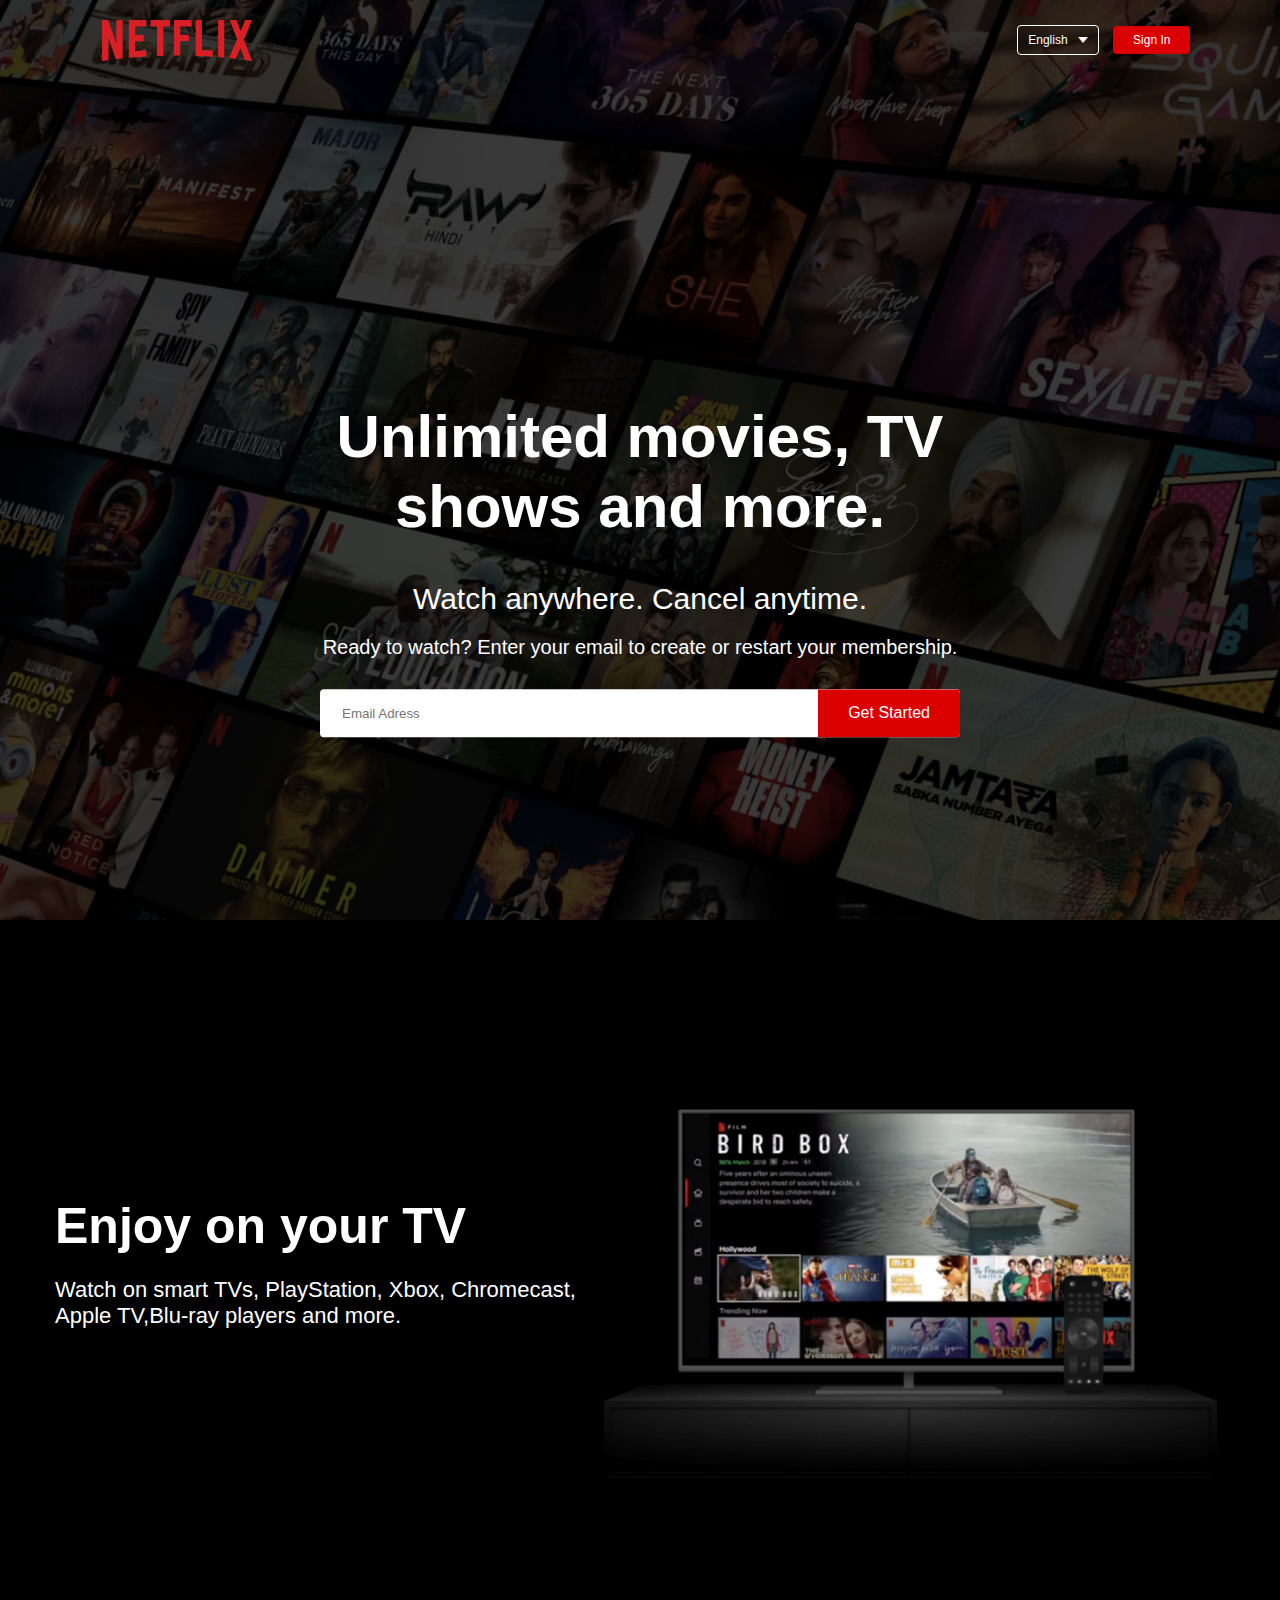
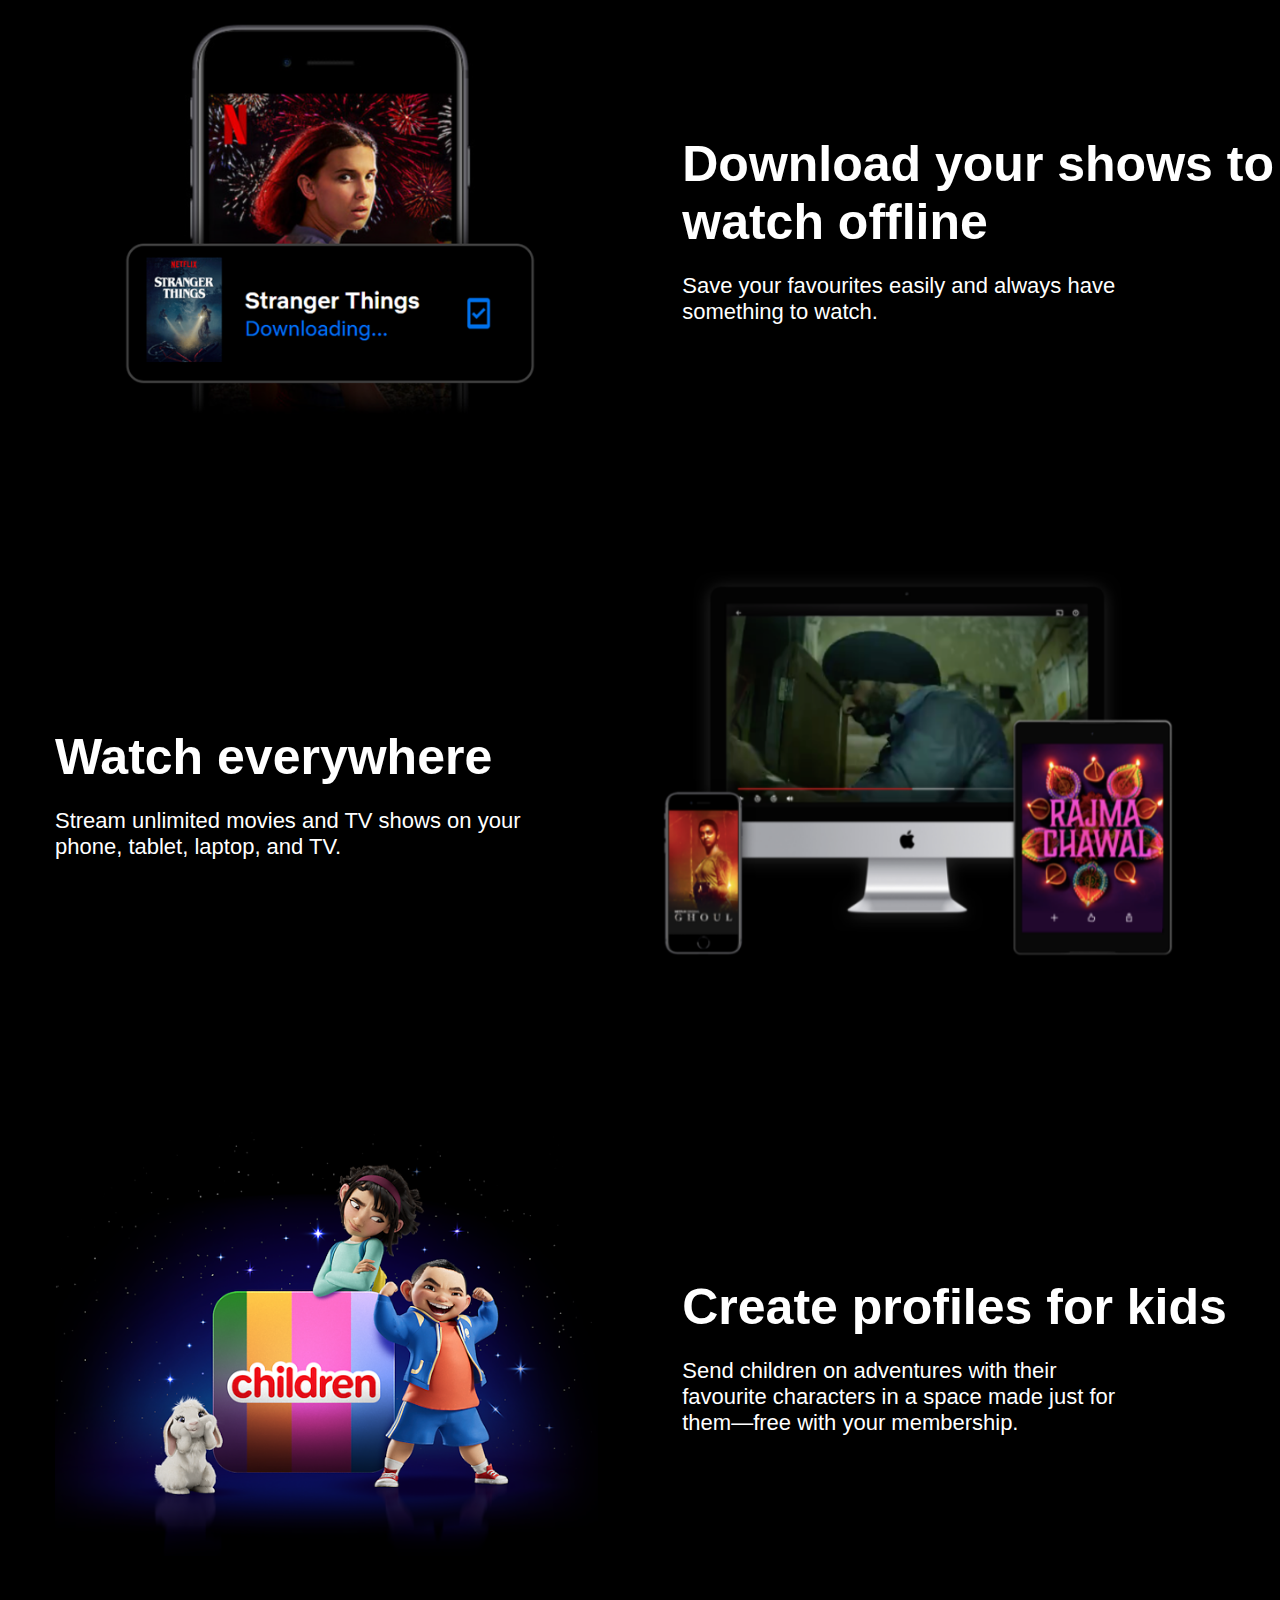
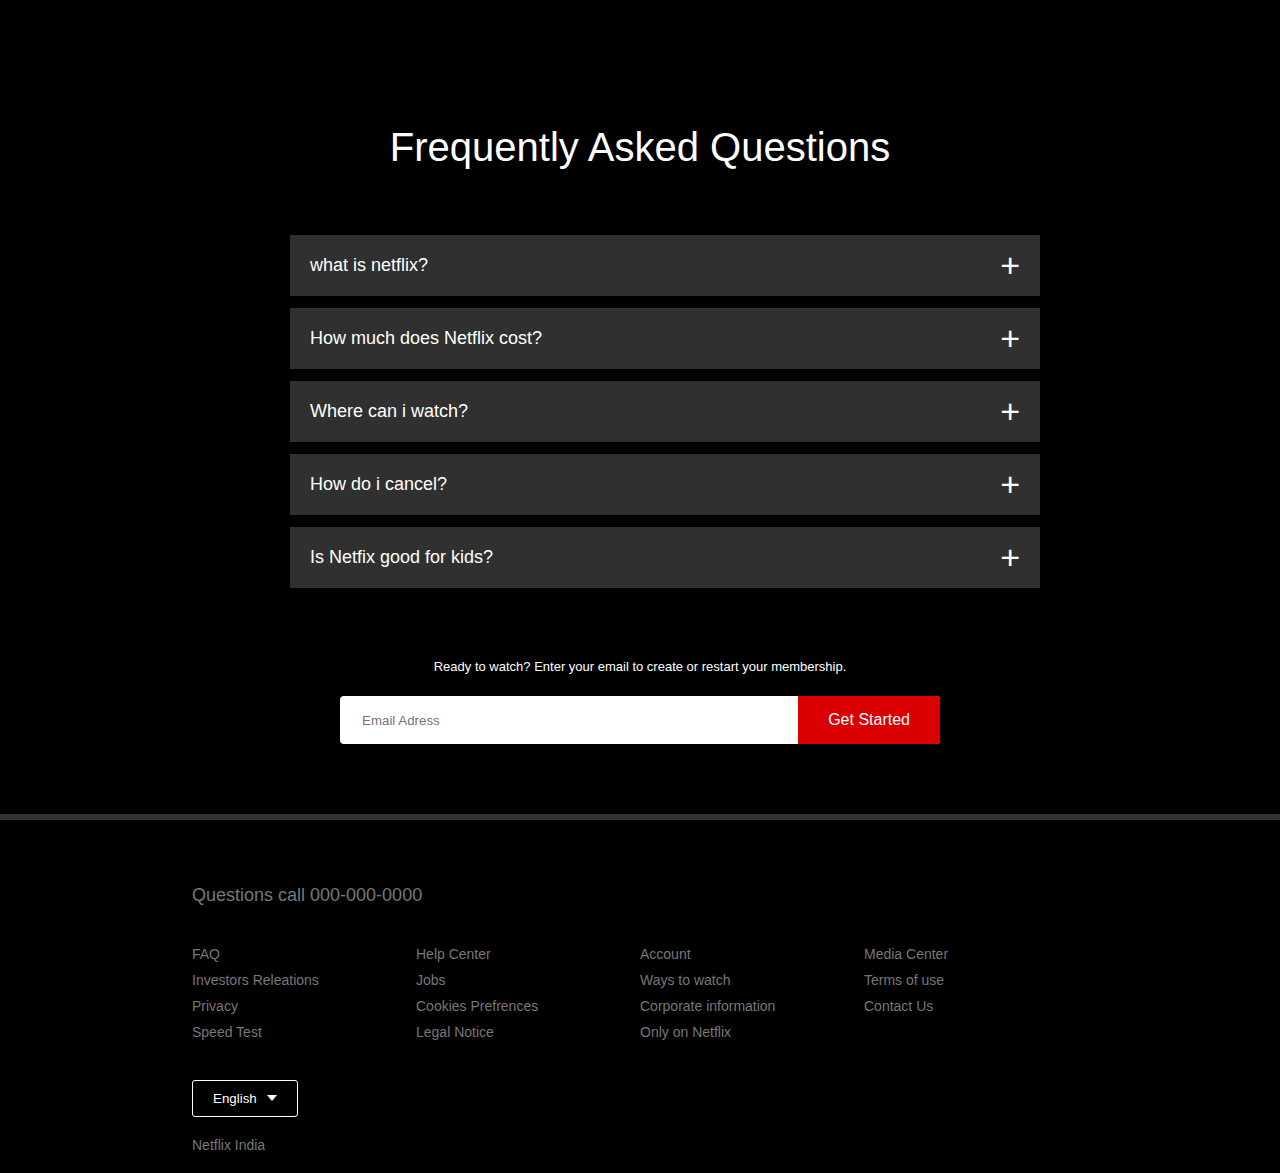
==== index.html @ 3310bf77 "netflix" ====
<!DOCTYPE html>
<html lang="en">
<head>
    <meta charset="UTF-8">
    <meta name="viewport" content="width=device-width, initial-scale=1.0">
    <title>Netflix website clone</title>
    <link rel="stylesheet" href="style.css">
    <link rel="icon" href="https://image.similarpng.com/very-thumbnail/2021/01/Netflix-logo-on-transparent-background-PNG.png" type="image/gif" sizes="16x16">
</head>
<body>
    <div class="header">
        <nav>
            <img class="logo" src="images/logo.png" alt="" >
            <div>
                <button class="language-btn">English <img src="images/down-icon.png" alt=""></button>
                <button class="signin-btn">Sign In</button>
            </div>
        </nav>
        <div class="header-content">
            <h1>Unlimited movies, TV shows and more.</h1>
            <h3>Watch anywhere. Cancel anytime.</h3>
            <p>Ready to watch? Enter your email to create or restart your membership.</p>
            <form action="" class="email-signup">
                <input type="email" placeholder="Email Adress" required>
                <button type="submit">Get Started</button>
            </form>
        </div>

    </div>
    <div class="features">
        <div class="row">
            <div class="text-col">
                <h2>Enjoy on your TV</h2>
                <p>Watch on smart TVs, PlayStation, Xbox, Chromecast,<br> Apple TV,Blu-ray players and more.</p>
            </div>
            <div class="img-col">
                <img src="images/tv image.png" alt="">
            </div>
        </div>
        <div class="row">
            <div class="img-col">
                <img src="images/feature-2.png" alt="">
            </div>
            <div class="text-col">
                <h2>Download your shows to watch offline</h2>
                <p>Save your favourites easily and always have <br> something to watch.</p>
            </div>
            
        </div>
        <div class="row">
            <div class="text-col">
                <h2>Watch everywhere</h2>
                <p>Stream unlimited movies and TV shows on your <br> phone, tablet, laptop, and TV.</p>
            </div>
            <div class="img-col">
                <img src="images/feature-3.png" alt="">
            </div>
        </div>
         <div class="row">
            <div class="img-col">
                <img src="images/image profile children.png" alt="">
            </div>
            <div class="text-col">
                <h2>Create profiles for kids</h2>
                <p>Send children on adventures with their <br> favourite characters in a space made just for <br> them—free with your membership.</p>
            </div>
           
        </div>
    </div>
    <div class="faq">
        <h2>Frequently Asked Questions</h2>
        <ul class="accordion">
            <li>
                <input type="radio" name="accordion" id="first">
                <label for="first"> what is netflix?</label>
                <div class="content">
                <p>Netflix is a streaming service that offers a wide variety of award-winning TV shows, movies, <br> anime, documentaries and more – on thousands of internet-connected devices</p>
                <p>You can watch as much as you want, whenever you want, without a single ad – all for one <br> low monthly price. There's always something new to discover, and new TV shows and <br> movies are added every week!</p>
                </div>
            </li>
            <li>
                <input type="radio" name="accordion" id="second">
                <label for="second"> How much does Netflix cost?</label>
                <div class="content">
                <p>Watch Netflix on your smartphone, tablet, Smart TV, laptop, or streaming device, all for one <br> fixed monthly fee. Plans range from ₹ 149 to ₹ 649 a month. No extra costs, no contracts.</p>
                
                </div>
            </li>
            <li>
                <input type="radio" name="accordion" id="third">
                <label for="third"> Where can i watch?</label>
                <div class="content">
                <p>Watch anywhere, anytime. Sign in with your Netflix account to watch instantly on the web at <br> netflix.com from your personal computer or on any internet-connected device that offers <br> the Netflix app, including smart TVs, smartphones, tablets, streaming media players and <br> game consoles.</p>
                
                </div>
            </li>
            <li>
                <input type="radio" name="accordion" id="fourth">
                <label for="fourth"> How do i cancel?</label>
                <div class="content">
                <p>Netflix is flexible. There are no annoying contracts and no commitments. You can easily <br> cancel your account online in two clicks. There are no cancellation fees – start or stop your <br> account anytime.</p>
                
                </div>
            </li>
            <li>
                <input type="radio" name="accordion" id="fifth">
                <label for="fifth"> Is Netfix good for kids?</label>
                <div class="content">
                <p>The Netflix Kids experience is included in your membership to give parents control while <br> kids enjoy family-friendly TV shows and films in their own space.</p>
                
                </div>
            </li>

        </ul>
        <small>Ready to watch? Enter your email to create or restart your membership.</small>
        <form action="" class="email-signup">
            <input type="email" placeholder="Email Adress" required>
            <button type="submit">Get Started</button>
        </form> 
    </div>

    <div class="footer">
        <h2>Questions call 000-000-0000</h2>

        <div class="row">
            <div class="col">
                <a href="#">FAQ</a> 
                <a href="#">Investors Releations</a>  
                <a href="#">Privacy</a>  
                <a href="#">Speed Test</a>  
                
            </div>
            <div class="col">
                <a href="#">Help Center</a> 
                <a href="#">Jobs</a>  
                <a href="#">Cookies Prefrences</a>  
                <a href="#">Legal Notice</a>  
                
            </div>
            <div class="col">
                <a href="#">Account</a> 
                <a href="#">Ways to watch</a>  
                <a href="#">Corporate information</a>  
                <a href="#">Only on Netflix</a>  
                
            </div>
            <div class="col">
                <a href="#">Media Center</a> 
                <a href="#">Terms of use</a>  
                <a href="#">Contact Us</a>  
                
                
            </div>
        </div>
        <button class="language-btn">English <img src="images/down-icon.png" alt=""></button>
        <p class="copyright-text">Netflix India</p>
        
    </div>

    
</body>
</html>
---- style.css ----
body{
    margin: 0;
    background: #000;
    color: #fff;
    font-family: Netflix Sans,Helvetica Neue,Segoe UI,Roboto,Ubuntu,sans-serif;
}
.header{
    width: 85%;
    height: 100vh;
    background-image: linear-gradient(rgba(0,0,0,0.7),rgba(0,0,0,0.7)) ,url(images/header-image.png);
    background-size: cover;
    background-position: center;
    padding: 10px 8%;
    
}
nav{
    display: flex;
    align-items: center;
    justify-content: space-between;
    padding: 10px 0;
}
.logo{
    width: 150px;
    cursor: pointer;

}
nav button{
    border: 0;
    outline: 0;
    background: #db0001;
    color: #fff;
    padding: 7px 20px;
    font-size: 12px;
    border-radius: 4px;
    margin-left: 10px;
    cursor: pointer;
    
}
.language-btn{
    display: inline-flex;
    align-items: center;
    background: transparent;
    border: 1px solid #fff;
    padding: 7px 10px;

}
.language-btn img{
    width: 10px;
    margin-left: 10px;
}
.signin-btn:hover{
    background: #a1050a;
    
}
.header-content{
    position: absolute;
    top: 50%;
    left: 50%;
    transform: translate(-50%,-50%);
    text-align: center;
    margin-top: 100px;
}
.header-content h1{
    font-size: 60px;
    line-height: 70px;
    font-weight: 600;
    max-width: 650px;
}
.header-content h3{
    font-weight: 400;
    margin-bottom: 20px;
    font-size: 30px;
}
.header-content p{
    
    font-size: 20px;
}
.email-signup{
    background: #fff;
    border-radius: 4px;
    display: flex;
    align-items: center;
    margin-top: 30px;
    overflow: hidden;
}
.email-signup input{
    flex: 1;
    border: 0;
    outline: 0;
    margin-left: 20px;
}
.email-signup button{
    background: #db0001;
    border: 0;
    outline: 0;
    color: #fff;
    font-size: 16px;
    cursor: pointer;
    padding: 15px 30px;

}
.email-signup button:hover{
    background-color: #a1050a;
}
.features{
    padding: 50px 25px;
    font-size: 22px;

}
.row{
    display: flex;
    width: 100%;
    align-items: center;
    padding: 50px 30px;

}
.text-col{
    flex-basis: 50%;
    margin-bottom: 20px;


}
.img-col{
    
    margin-bottom: 20px;

}
.img-col img{
    width: 90%;
    margin: auto;
    
}
.features h2{
    font-size: 50px;
    font-weight: 600;
    margin-bottom: 20px;
    margin-left: 0px;
}
.faq{
    padding: 10px 12px;
    text-align: center;
    font-size: 18px;


}
.faq h2{
    font-weight: 500;
    font-size: 40px;

}
.accordion{
    margin: 60px auto;
    width: 100%;
    max-width: 750px;

}
.accordion li{
    list-style: none;
    width: 100%;
    padding: 5px;
}

.accordion li label{
    display: flex;
    align-items: center;
    padding: 20px;
    font-size: 18px;
    font-weight: 500;
    background: #303030;
    margin-bottom: 2px;
    cursor: pointer;
    position: relative;

    
}
label::after{
    content: '+';
    font-size: 34px;
    position: absolute;
    right: 20px;
    transition: transform 0.5s;

}
input[type="radio"]{
    display: none;

}
.accordion .content{
    background: #303030;
    text-align: left;
    padding: 0 20px;
    max-height: 0;
    overflow: hidden;
    transition: max-height 0.5s , padding 0.5s;

}
.accordion input[type="radio"]:checked + label + .content{
    max-height: 600px;
    padding: 30px 20px;


}
.accordion input[type="radio"]:checked + label::after{
    transform: rotate(135deg);
}
.faq .email-signup{
    max-width: 600px;
    margin: 20px auto 60px;

}
.faq small{
    font-size: 13px;

}
.footer{
    padding: 50px 15% 10px;
    border-top: 6px solid #333;
    color: #777;
}
.footer h2{
    font-size: 18px;
    font-weight: 400;
    margin-bottom: 30px;
}
.footer .col{
    flex-basis: 25%;
    flex-grow: 1;
    margin-bottom: 20px;

}
.footer .col a{
    display: block;
    text-decoration: none;
    color: #777;
    font-size: 14px;
    margin-bottom: 10px;
}
.footer .row{
    align-items: flex-start;
    padding: 10px 0;

}
.footer .language-btn{
    color: #fff;
    padding: 10px 20px;
    border-radius: 3px;

}
.copyright-text{
    font-size: 14px;
    margin-top: 20px;
    margin-bottom: 10px;
}
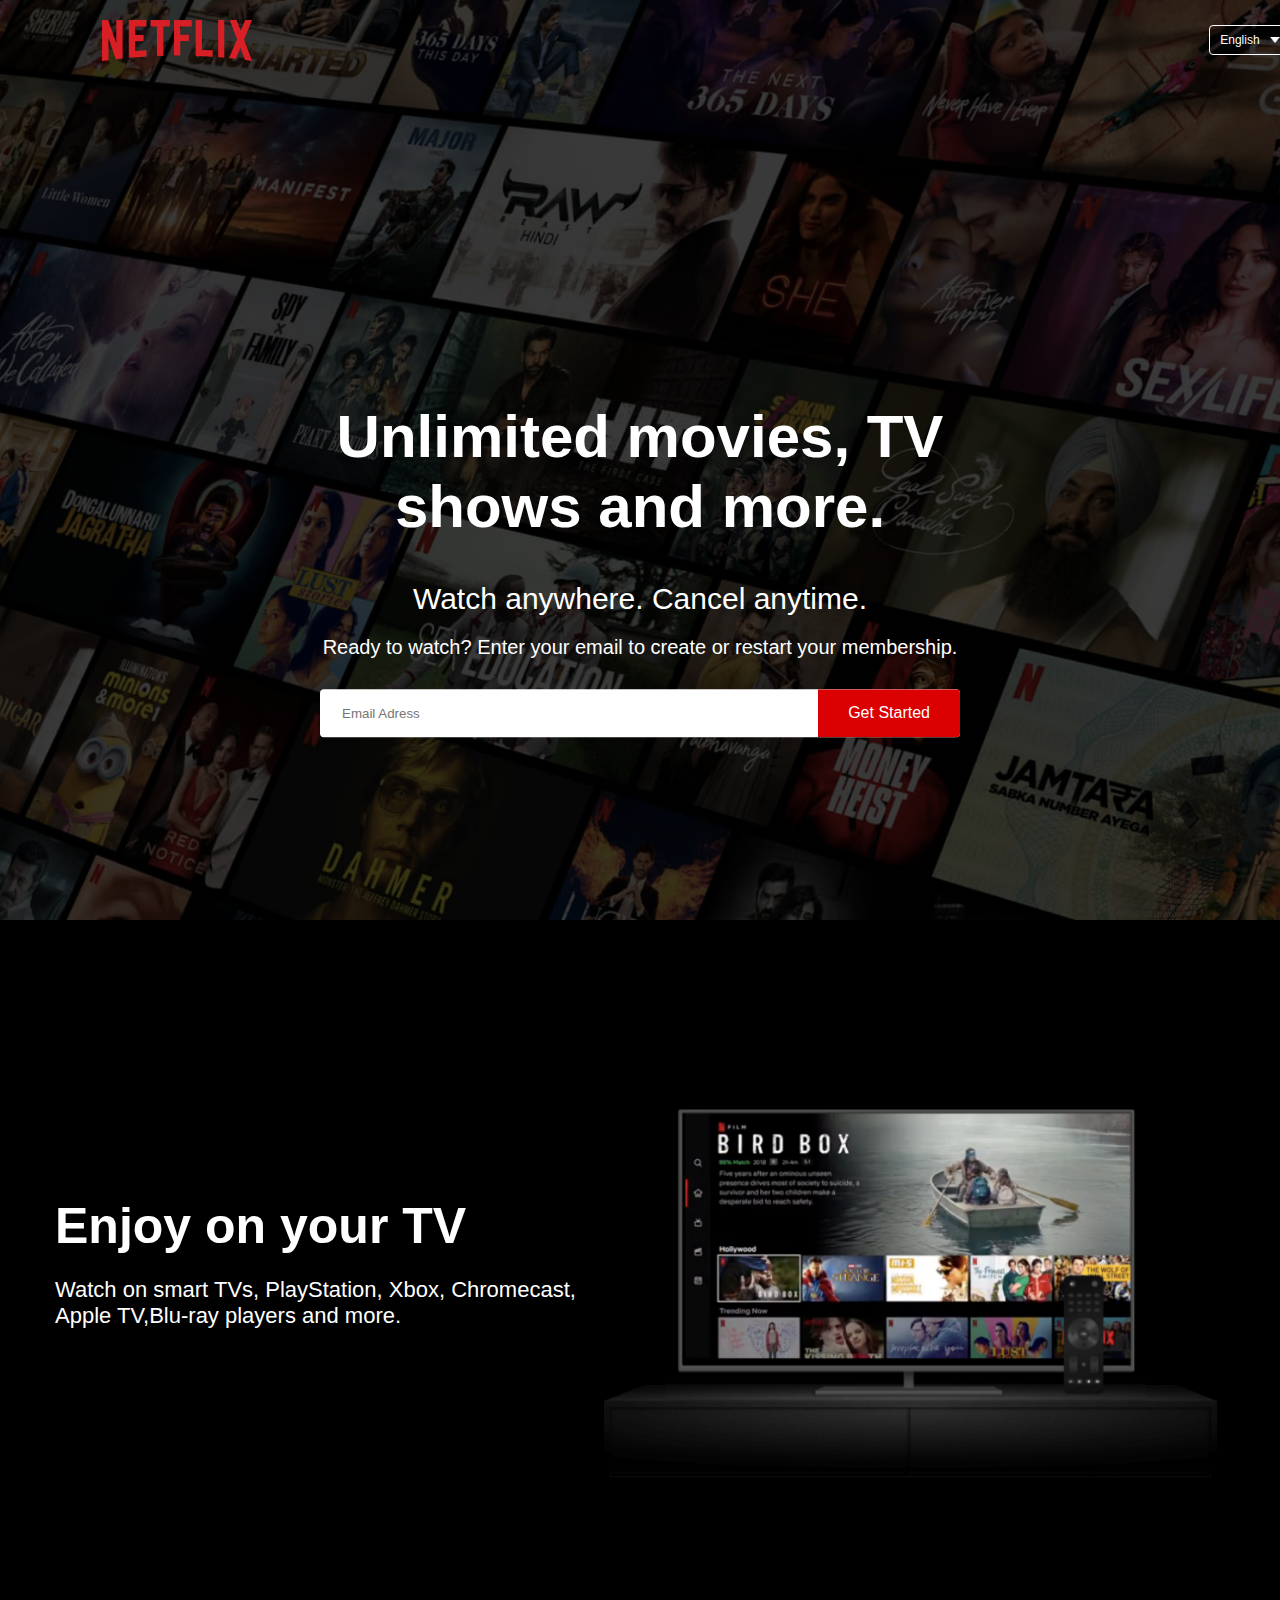
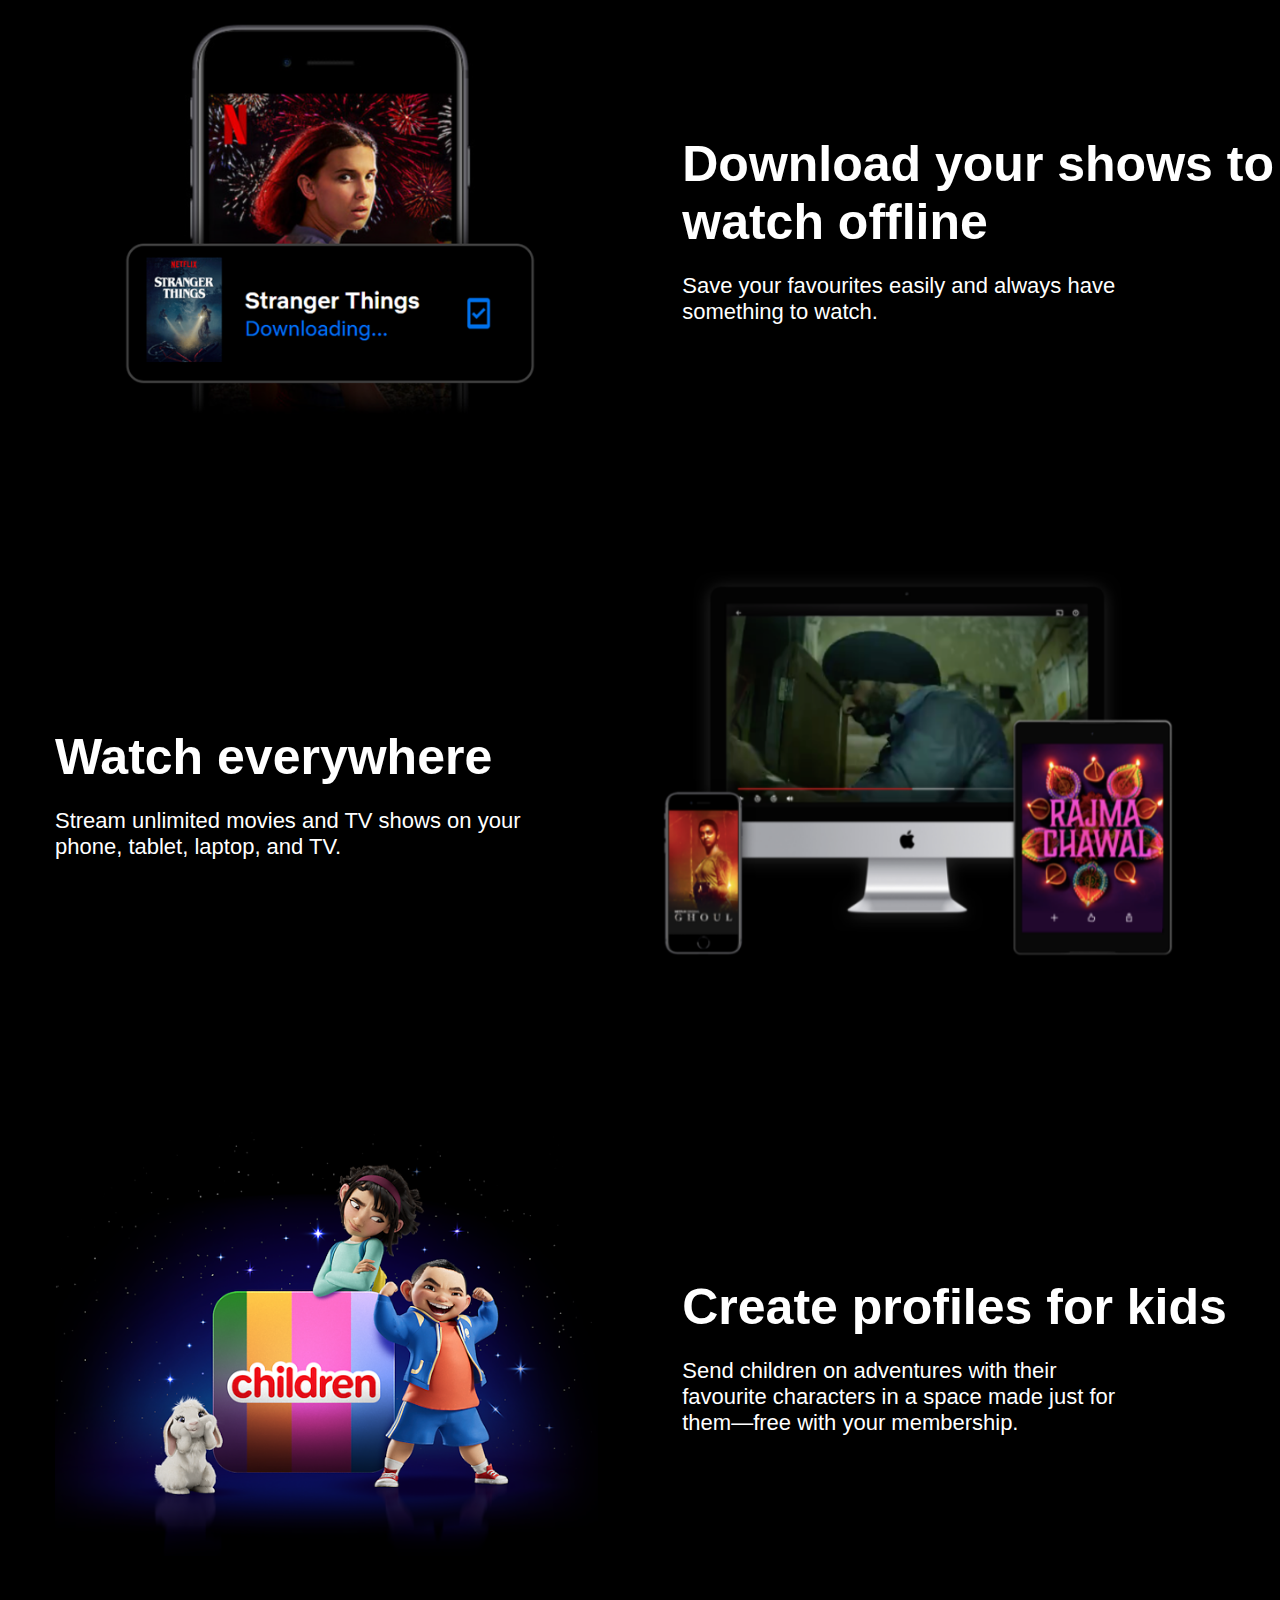
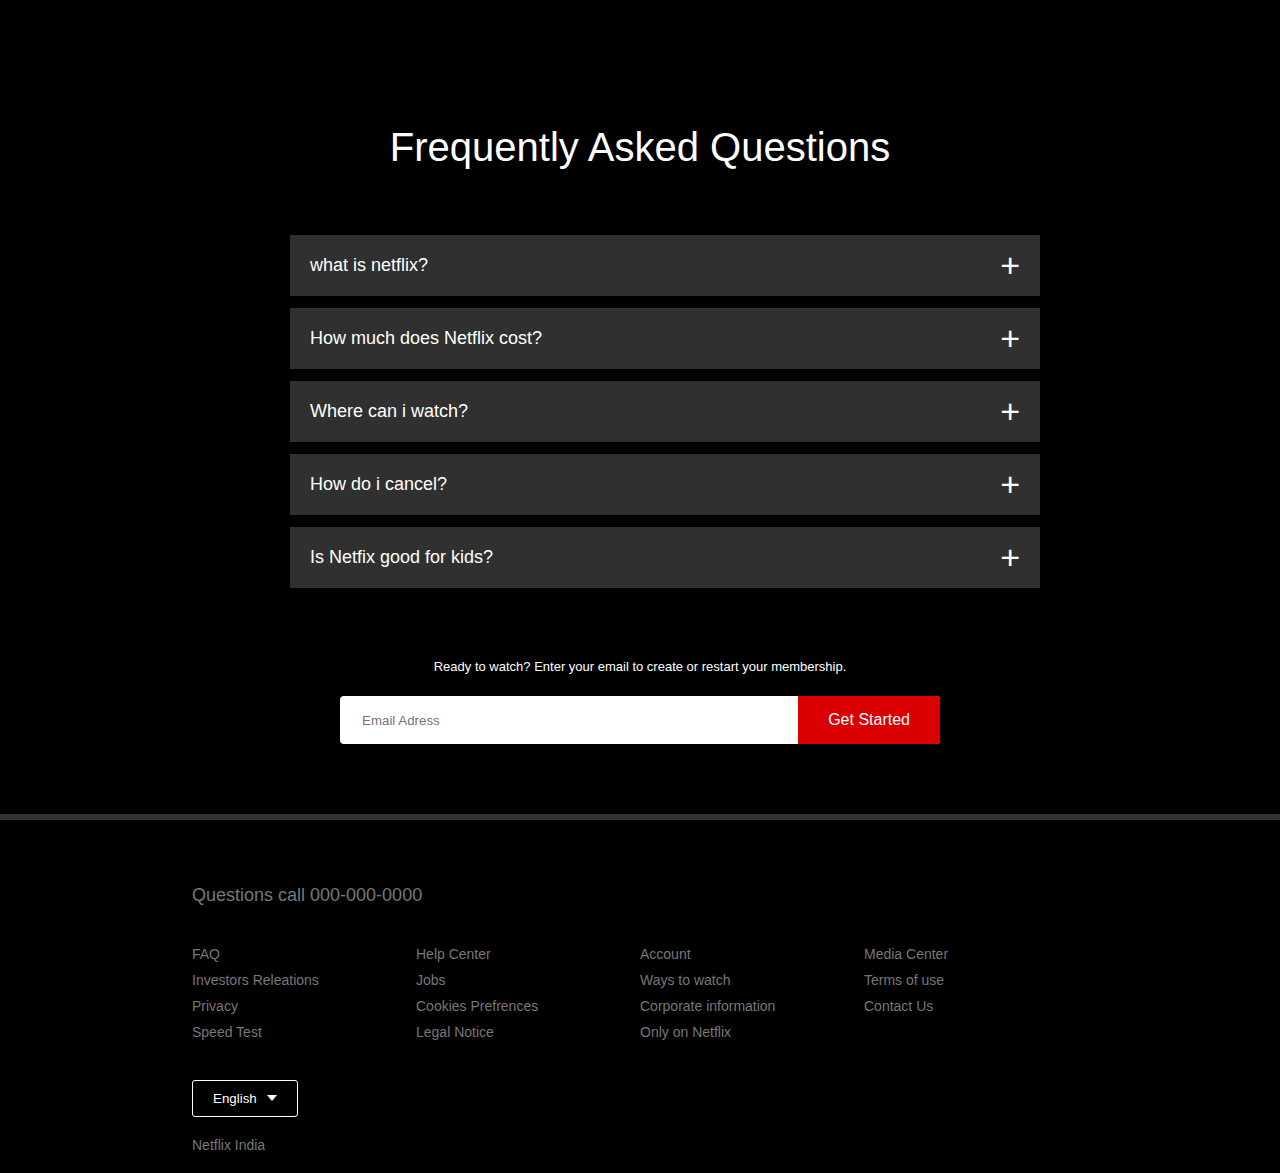
==== commit abe5db0f: "first commit" ====
--- a/index.html
+++ b/index.html
@@ -159,4 +159,6 @@
 
     
 </body>
-</html>+</html>
+
+
--- a/style.css
+++ b/style.css
@@ -3,9 +3,10 @@
     background: #000;
     color: #fff;
     font-family: Netflix Sans,Helvetica Neue,Segoe UI,Roboto,Ubuntu,sans-serif;
+    
 }
 .header{
-    width: 85%;
+    width: 100%;
     height: 100vh;
     background-image: linear-gradient(rgba(0,0,0,0.7),rgba(0,0,0,0.7)) ,url(images/header-image.png);
     background-size: cover;
